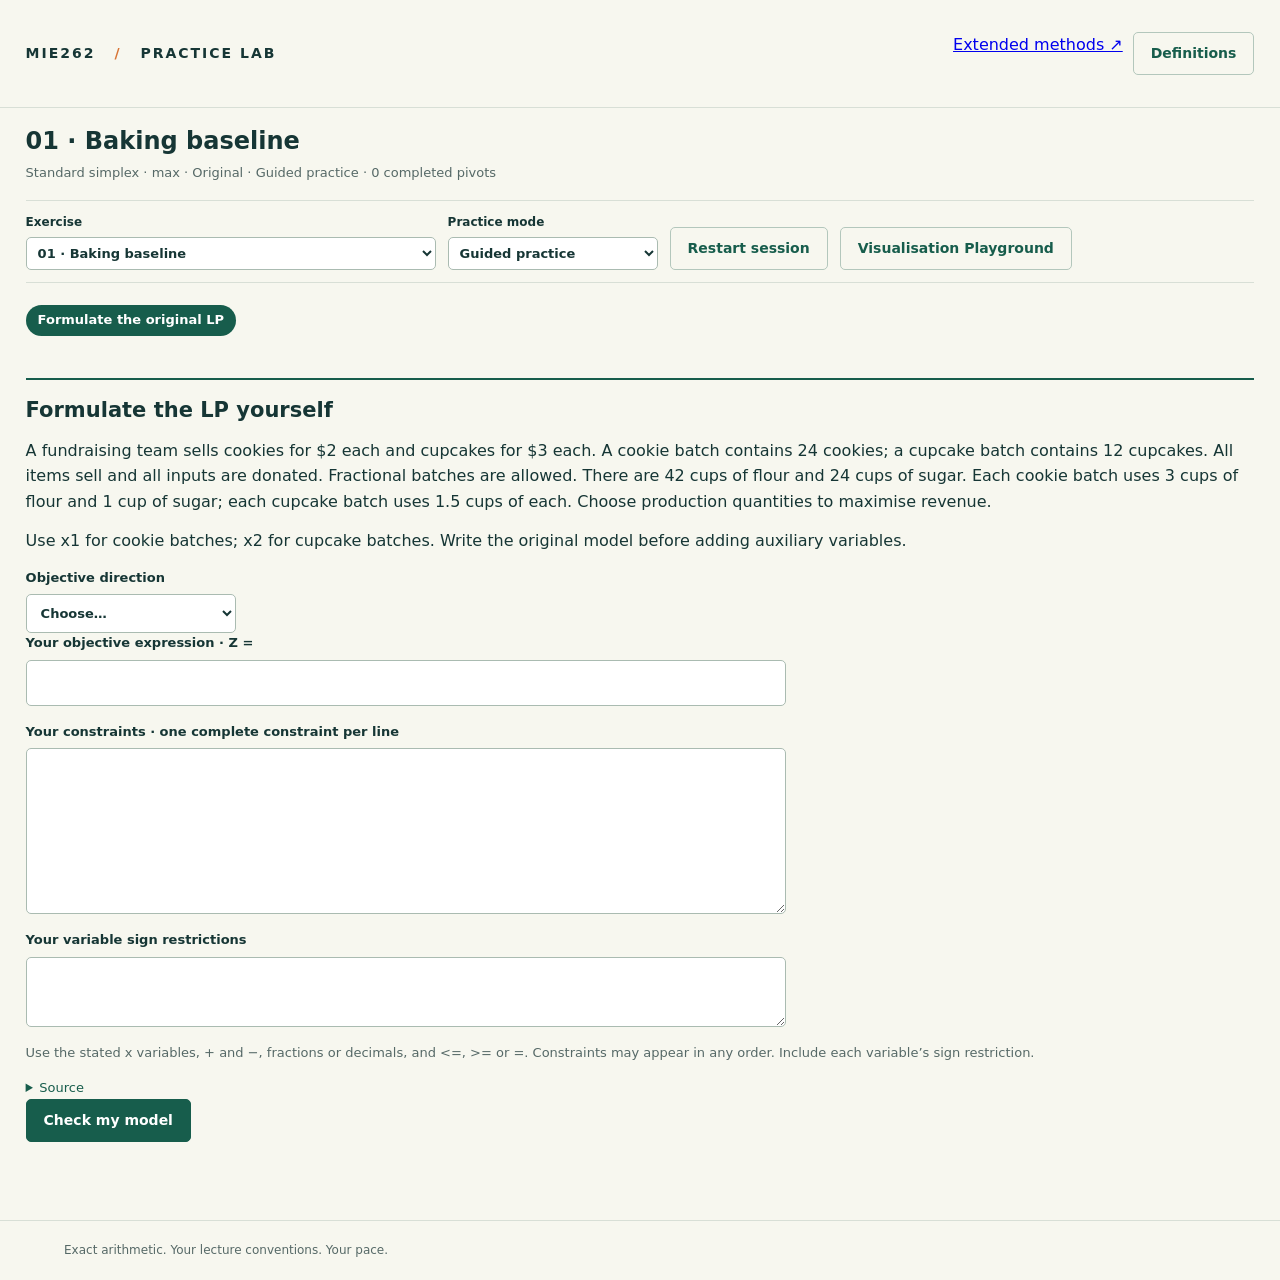
==== index.html @ fd11c9c9 "Publish Simplex Practice Lab with guided dual solving and visualisation playground" ====
<!doctype html>
<html lang="en"><head><meta charset="utf-8"><meta name="viewport" content="width=device-width,initial-scale=1"><title>MIE262 · Simplex Practice Lab</title><link rel="stylesheet" href="style.css"><link rel="stylesheet" href="glossary.css"><link rel="stylesheet" href="tableau-layout.css"><link rel="stylesheet" href="workspace.css"><link rel="stylesheet" href="playground.css"></head>
<body>
<header><div class="brand">MIE262 <span>/</span> PRACTICE LAB</div><div class="actions"><a href="advanced.html" class="extended-link">Extended methods ↗</a><button id="definitions-button" class="quiet">Definitions</button></div></header>
<main>
 <section class="intro"><p class="eyebrow">DETERMINISTIC OPERATIONS RESEARCH</p><h1>Learn the move.<br>Make the pivot.</h1><p class="lede">Work through a tableau, one decision at a time. Practise the arithmetic and explain what it means.</p></section>
 <section class="toolbar" aria-label="Practice settings"><label>Exercise<select id="problem"></select></label><label>Practice mode<select id="mode"><option value="guided">Guided practice</option><option value="drill">Targeted drill</option><option value="full">Full problem</option></select></label><label id="drill-label" hidden>Skill<select id="drill"><option value="enter">Entering variable</option><option value="ratio">Ratio test & leaving variable</option><option value="pivot">Pivot calculations</option><option value="interpret">Read & interpret a solution</option></select></label><button id="restart" class="quiet">Restart session</button></section>
 <div class="layout"><div class="workspace">
 <section class="problem-card"><div class="eyebrow" id="tag"></div><h2 id="problem-title"></h2><p id="description"></p><pre id="model"></pre><p class="source" id="problem-source"></p><details><summary>How this exercise uses the source</summary><p id="adaptation"></p></details></section>
 <section class="tableau-section"><div class="section-line"><h2>Current tableau</h2><span id="iteration"></span></div><p class="caption">Row 0 uses Z + c̄x = current objective. Entries remain exact throughout your work. On a small screen, scroll the tableau sideways to see the RHS.</p><div class="table-scroll" id="current-tableau"></div><p id="basis-label" class="caption"></p></section>
 <section class="task-section"><div class="section-line"><h2 id="task-title"></h2><span id="step-counter"></span></div><p id="instruction"></p><div class="actions"><button id="step-definitions" class="quiet">Definitions for this step</button><button id="concept-button" class="quiet">Check a tableau concept</button></div><div id="task"></div><div class="actions"><button id="check">Check step</button><button id="hint" class="quiet">Hint</button><button id="undo" class="quiet">Undo</button></div><div id="feedback" role="status" aria-live="polite"></div><div id="hint-content" class="hint" hidden></div><p id="task-source" class="source"></p></section>
 </div><aside><section class="notes"><p class="eyebrow">YOUR WORK</p><h2>Step history</h2><p class="caption">Attempts, decisions and pivots stay visible here.</p><ol id="history"></ol><button id="export" class="quiet">Export session</button><p id="save-state" class="caption"></p></section><section class="notes"><h2>How to practise</h2><p>Try a step before asking for a hint. Enter fractions such as <strong>3/2</strong> or exact decimals such as <strong>1.5</strong>.</p><p>Any improving entering choice is accepted. Every row tied for the minimum eligible ratio is accepted.</p><p class="source" id="practice-source"></p><p class="caption">This version practises maximisation with a supplied initial feasible tableau.</p></section></aside></div>
</main>
<dialog id="definitions"><div class="section-line"><h2>Definitions & sources</h2><button id="close-definitions" class="quiet">Close</button></div><p class="caption">Your exercise and draft entries stay in place. Related exercises open in separate tabs.</p><label>Find a term, notation, example or source<input id="definition-search" type="search" placeholder="Try nonbasic, c̄, surplus…"></label><label>Show<select id="definition-scope"><option value="all">All terms</option><option value="step">Terms for the current step</option></select></label><p id="definition-count" class="caption"></p><details id="concept-check"><summary>Short checks using your current tableau</summary><div id="concept-tableau" class="table-scroll"></div><label>Concept<select id="concept-kind"><option value="basic">Basic and nonbasic variables</option><option value="degenerate">Degeneracy</option><option value="optimality">Optimality</option><option value="sign">Meaning of row 0</option><option value="ratio">Ratio eligibility</option></select></label><div id="concept-question"></div><button id="concept-submit">Check concept</button><p id="concept-feedback" role="status" aria-live="polite"></p></details><div id="definition-list"></div><hr><h3>Educational source boundary</h3><p>All entries use the uploaded materials and established source catalogue. Textbook references come from sections located previously through the contents and index. No additional textbook search was needed for this update.</p><p>Source references identify the course materials used to create these explanations; original PDFs are not distributed here.</p><p>Open Extended methods for Big M, two-phase, revised simplex, duality and sensitivity practice.</p></dialog>
<footer>Exact arithmetic. Your lecture conventions. Your pace.</footer>
<script src="engine.js"></script><script src="content.js"></script><script src="glossary.js"></script><script src="advanced-engine.js"></script><script src="advanced-content.js"></script><script src="advanced-glossary.js"></script><script src="textbook-bank.js"></script><script src="session-store.js"></script><script src="session-ui.js"></script><script src="app.js"></script>
<script src="variable-prep.js"></script><script src="operation-assist.js"></script><script src="model-expressions.js"></script><script src="modelling-prep.js"></script><script src="playground-engine.js"></script><script src="playground.js"></script></body></html>
---- style.css ----
@import url('data:text/css,');
:root{--ink:#163635;--muted:#566967;--paper:#f7f7ef;--line:#d8dfd6;--green:#175d4c;--orange:#d87536}*{box-sizing:border-box}body{margin:0;background:var(--paper);color:var(--ink);font:16px/1.6 system-ui,-apple-system,Segoe UI,sans-serif}header{padding:22px 5%;display:flex;justify-content:space-between;align-items:center;border-bottom:1px solid var(--line)}.brand{font-size:14px;font-weight:750;letter-spacing:2px}.brand span{color:var(--orange);margin:0 12px}main{max-width:1440px;padding:38px 5% 60px;margin:auto}.intro{max-width:780px}.eyebrow{font-size:12px;letter-spacing:2px;font-weight:750;color:var(--green)}h1{font-family:Georgia,serif;font-weight:500;line-height:1.04;font-size:clamp(42px,5vw,70px);letter-spacing:-2px;margin:14px 0 22px}h2{font-size:21px;margin:0 0 10px}h3{font-size:18px}p{margin:8px 0 14px}.lede{font-size:18px;max-width:650px;color:var(--muted)}.toolbar{display:flex;align-items:end;gap:18px;flex-wrap:wrap;margin:34px 0;padding:20px 0;border-block:1px solid var(--line)}label{font-size:13px;font-weight:650;display:block}select,input,textarea{display:block;border:1px solid #aabbb1;border-radius:5px;background:#fff;color:var(--ink);font:inherit;padding:10px;max-width:100%}select{min-width:210px;margin-top:5px}button{border:1px solid var(--green);background:var(--green);color:white;padding:10px 17px;border-radius:5px;font:600 14px/1.5 system-ui;cursor:pointer}button:hover{filter:brightness(.94)}button:disabled{opacity:.45;cursor:default}button.quiet{background:transparent;color:var(--green);border-color:#b3c7bc}button:focus-visible,input:focus-visible,select:focus-visible,summary:focus-visible{outline:3px solid #e19a64;outline-offset:3px}.layout{display:grid;grid-template-columns:minmax(0,1fr) 300px;gap:38px}.workspace{min-width:0}.problem-card{background:#edf2e8;border-left:4px solid var(--green);padding:24px}.problem-card h2{margin-top:8px}pre{font:15px/1.8 ui-monospace,Consolas,monospace;white-space:pre-wrap}details{font-size:13px}summary{cursor:pointer;color:var(--green)}.source{font-size:12px;color:var(--muted);margin:14px 0 0}.tableau-section,.task-section{margin-top:30px}.section-line{display:flex;justify-content:space-between;align-items:center;gap:10px}.section-line span{font-size:12px;color:var(--muted)}.caption{color:var(--muted);font-size:13px}.table-scroll{overflow:auto;margin:15px 0}table{border-collapse:collapse;width:100%;font:15px/1.5 ui-monospace,Consolas,monospace;background:white}th,td{padding:12px 10px;text-align:center;border-bottom:1px solid var(--line);min-width:72px}thead{background:#e6ede4}th{font-weight:650}tbody tr:first-child{background:#f3f5ec;border-bottom:2px solid #9bada0}.highlight{background:#fff0db!important}.pivot-cell{box-shadow:inset 0 0 0 2px var(--orange)}td input{width:88px;padding:8px;text-align:center;font:inherit}td input.error{border:2px solid #b54428;background:#fff3ec}.task-section{border-top:2px solid var(--green);padding-top:22px}.task-section select{max-width:400px}.actions{display:flex;gap:10px;flex-wrap:wrap;margin:20px 0}#feedback{padding:0;font-size:14px}#feedback:not(:empty){padding:14px 16px;background:#e7f0e4;border-left:3px solid var(--green)}#feedback.error{background:#fff0e5;border-color:#a84828}.hint{background:#fff2da;border-left:3px solid var(--orange);padding:16px;margin-top:16px}.notes{border-top:1px solid var(--line);padding:20px 0;margin-bottom:24px}.notes h2{font-family:Georgia,serif;font-size:26px;font-weight:500}#history{padding-left:24px;max-height:650px;overflow:auto;font-size:13px}#history li{padding:10px 4px;border-bottom:1px solid var(--line)}.row-fields{display:flex;gap:16px;flex-wrap:wrap}.row-fields label{margin-bottom:14px}.row-fields input{width:105px;margin-top:6px}.finish{border-left:4px solid var(--orange);background:#fff2da;padding:18px}.definition{border-bottom:1px solid var(--line);padding:16px 0}.definition h3{margin:0}.definition p{font-size:14px}.definition .example{color:var(--muted)}dialog{width:min(720px,94vw);max-height:85vh;overflow:auto;border:1px solid var(--line);border-radius:8px;padding:26px;background:var(--paper);color:var(--ink)}dialog::backdrop{background:#133b35aa}dialog input{width:100%;margin-top:8px}footer{border-top:1px solid var(--line);padding:20px 5%;font-size:12px;color:var(--muted)}[hidden]{display:none!important}@media(max-width:1000px){.layout{grid-template-columns:1fr}aside{display:grid;grid-template-columns:1fr 1fr;gap:25px}.toolbar{gap:12px}}@media(max-width:600px){header{gap:12px}.brand{font-size:10px;letter-spacing:1px}header button{font-size:12px;padding:8px}main{padding-top:25px}.toolbar label{width:100%}.toolbar select{width:100%}aside{grid-template-columns:1fr}.problem-card{padding:18px}.actions button{flex:1}th,td{padding:9px 6px}h1{letter-spacing:-1px}}
---- glossary.css ----
.notation{font:15px/1.7 ui-monospace,Consolas,monospace;color:#175d4c;background:#eaf0e4;padding:8px 12px}.notation-note{border-left:3px solid #d87536;background:#fff2da;padding:10px 14px}.related-links{display:flex;gap:10px;flex-wrap:wrap;margin:12px 0}.related-links a{font-size:13px;color:#175d4c;text-underline-offset:3px}.related-links a:focus-visible{outline:3px solid #e19a64;outline-offset:3px}#concept-check{background:#edf2e8;padding:14px;margin:20px 0}#concept-check summary{font-weight:650}#concept-check select{width:100%;min-width:0;margin-bottom:15px}#concept-feedback{font-size:14px}#definition-scope{min-width:0;width:100%}#concept-tableau table{font-size:13px}#concept-tableau th,#concept-tableau td{min-width:60px;padding:8px}

.variable-question{margin-top:18px}.variable-prep select{min-width:0;width:100%;max-width:100%}.variable-prep .invalid{border:2px solid #a84828}

.operation-cell{min-width:190px}.operation-cell textarea{width:190px;font:14px/1.5 ui-monospace,Consolas,monospace;resize:vertical;text-align:left}
---- tableau-layout.css ----
/* Give calculations the full screen width; keep supporting notes below them. */
main{max-width:none;padding-left:clamp(12px,2vw,36px);padding-right:clamp(12px,2vw,36px)}
.layout{grid-template-columns:minmax(0,1fr)}
aside{display:grid;grid-template-columns:minmax(0,1fr) minmax(0,1fr);gap:30px}
.table-scroll{max-width:100%;overflow:visible}
table{width:100%;table-layout:fixed}
th,td{min-width:0;padding:10px 6px;overflow-wrap:anywhere}
td input,#activities td input{width:100%;min-width:0;max-width:100%;padding:8px 4px!important}
.operation-cell{min-width:0;width:20%}
.operation-cell textarea{width:100%;min-width:0;max-width:100%}
.operation-apply{max-width:100%;padding:8px;font-size:12px}
.operation-status{font-size:12px}
.tableau-snapshot{margin:24px 0}
.pivot-comparison{display:grid;grid-template-columns:minmax(0,2fr) minmax(0,3fr);gap:18px;align-items:start;scroll-margin-top:16px}
.pivot-reference,.pivot-editor{min-width:0;padding:12px;background:#edf2e8;border:1px solid var(--line);border-radius:5px}
.pivot-reference{position:sticky;top:16px}
.pivot-comparison h3{font-size:16px;margin:0 0 10px}
.pivot-reference select{width:100%;min-width:0;font-size:13px;padding:6px}
.pivot-comparison table{font-size:12px}
.pivot-comparison th,.pivot-comparison td{padding:6px 3px}
.pivot-comparison td input,#activities .pivot-comparison td input{font-size:12px;padding:5px 2px!important}
.pivot-comparison .operation-cell textarea{font-size:12px;padding:5px;min-height:48px}
.pivot-comparison .operation-apply{padding:4px;font-size:11px}
.pivot-comparison .caption{font-size:12px;margin:8px 0}
@media(max-width:1100px){.pivot-comparison{grid-template-columns:1fr}.pivot-reference{position:static}}
@media(max-width:700px){
 aside{grid-template-columns:1fr}
 /* On narrow screens present each row as labelled cells, rather than scrolling. */
 .workspace table{display:block;table-layout:auto;background:transparent}
 .workspace table thead{display:none}
 .workspace table tbody{display:block}
 .workspace table tbody tr{display:grid;grid-template-columns:repeat(2,minmax(0,1fr));gap:8px;margin:14px 0;padding:12px;background:#edf2e8;border:1px solid var(--line)}
 .workspace table tbody tr>th{grid-column:1/-1;text-align:left;padding:6px;border:0}
 .workspace table td{display:block;border:0;background:white;padding:8px;text-align:left}
 .workspace table td::before{content:attr(data-column-label);display:block;font:600 12px/1.5 system-ui;color:var(--muted);margin-bottom:6px}
 .workspace table td.operation-cell{grid-column:1/-1;width:auto}
 .workspace table td input{text-align:left}
}
---- workspace.css ----
.intro{max-width:none}.intro h1{font:600 24px/1.3 system-ui;letter-spacing:0;margin:0 0 6px}.intro p{font-size:13px;color:var(--muted);margin:0}
header{padding:12px 2vw}main{padding-top:18px}.toolbar{margin:16px 0;padding:12px 0;gap:12px}.toolbar select{padding:7px;font-size:13px}.toolbar label{font-size:12px}
#session-progress{display:flex;gap:6px;flex-wrap:wrap;margin:10px 0 18px;font-size:13px}#session-progress span{padding:5px 12px;border-radius:20px;background:#e9eee5}#session-progress [aria-current]{background:var(--green);color:white;font-weight:650}
.problem-summary{padding:10px 14px;border:1px solid var(--line);margin-bottom:12px}.problem-summary summary{font-size:14px;font-weight:600}.problem-summary .problem-card{padding:12px;margin-top:8px}.verified-variables summary{font-size:14px;font-weight:600}.verified-variables[open]>h2{margin-top:16px}
.variable-prep{margin-top:12px;padding-top:12px}.variable-prep:has(.verified-variables){padding:12px;border:1px solid var(--line)}.variable-question{margin-top:10px}.variable-prep p{margin:6px 0}.variable-prep .source{font-size:11px}
.source-disclosure{font-size:12px;margin:8px 0}.source-disclosure p{margin-top:6px}.task-section{margin-top:18px;padding-top:14px}.task-card{padding:12px 0}.task-card h3{margin:0 0 6px}#mode-note{font-size:13px;margin-bottom:8px}
.primary-actions{position:sticky;bottom:0;z-index:5;padding:10px;background:var(--paper);border:1px solid var(--line);border-radius:6px;margin:8px 0}
.assist-controls{padding:8px 0;margin:8px 0;border-top:0}.assist-controls details{font-size:12px}.assist-controls p{margin:6px 0}.assist-controls>label{font-size:13px}
body:is([data-step="pivot"],[data-step="canonical"]) .workspace>.tableau-section:not(#tableau-trail){display:none}
.pivot-comparison{gap:14px;scroll-margin-top:14px}.pivot-reference,.pivot-editor{padding:10px}.pivot-reference{position:sticky;top:10px}.pivot-comparison table{font-size:13px}.pivot-comparison td input,#activities .pivot-comparison td input{font-size:13px}.pivot-comparison .operation-cell textarea{font-size:13px}.pivot-comparison .operation-cell{width:18%}
.mobile-comparison-tabs{display:none}.field-error{font:12px/1.4 system-ui;color:#8a321b;margin:6px 0}.invalid,[aria-invalid="true"]{outline:2px solid #a84828;outline-offset:-2px}input:focus-visible,textarea:focus-visible,select:focus-visible,a:focus-visible,summary:focus-visible,button:focus-visible{outline:3px solid #c66b20;outline-offset:2px}
#session-review{margin-top:22px;border-top:1px solid var(--line);padding-top:16px}.review-tabs{display:flex;gap:8px;flex-wrap:wrap;margin:12px 0}.review-tabs button{font-size:13px;padding:7px 12px}.tableau-snapshot{border:1px solid var(--line);border-radius:5px;margin:8px 0;padding:10px;font-size:13px}.tableau-snapshot>summary{font-weight:650}.tableau-snapshot .table-scroll{margin:10px 0}.tableau-snapshot .view-iteration{font-size:12px;padding:5px 10px;margin-top:10px}.iteration-notes p{font-size:13px}.completion-review{padding:16px;border:1px solid var(--line);margin-top:16px}#source-review p{font-size:14px}#reasoning-review .notes{border:0;margin:0;padding-top:0}
@media(min-width:1101px){#active-workspace:has(.pivot-comparison)>#activity-title,#active-workspace:has(.pivot-comparison)>h2:first-child{font-size:18px}#active-workspace:has(.pivot-comparison) .task-card>p.caption{display:none}}
@media(max-width:1100px){.pivot-comparison{display:block}.pivot-reference{position:static}.mobile-comparison-tabs{display:flex;gap:8px;margin:10px 0}.pivot-comparison[data-pane="editor"]>.pivot-reference{display:none}.pivot-comparison[data-pane="reference"]>.pivot-editor{display:none}.primary-actions{flex-wrap:wrap}.intro h1{font-size:20px}}
@media(max-width:700px){.primary-actions button{flex:initial;font-size:13px;padding:8px 10px}.tableau-snapshot>summary{overflow-wrap:anywhere}#session-progress span{padding:4px 8px}.pivot-comparison table{font-size:14px}.operation-cell textarea{font-size:14px!important}.toolbar select{min-width:0;width:100%}}

tr[data-verified="true"]>th::after{content:"Pivot row verified";display:block;font:11px/1.4 system-ui;color:var(--green);margin-top:4px}tr[data-computed="true"]>th::after{content:"Calculated";display:block;font:11px/1.4 system-ui;color:var(--green);margin-top:4px}
.pivot-editor table th:last-child{width:22%}.pivot-editor table th:first-child{width:10%}.pivot-comparison .operation-cell textarea{min-height:34px;height:38px;line-height:1.3}.pivot-comparison .operation-status{font:11px/1.35 system-ui;text-align:left;margin:4px 0;overflow-wrap:normal}.pivot-comparison .operation-apply{width:100%;font-size:11px;padding:3px}

#active-workspace{scroll-margin-top:46px}#session-progress{position:sticky;top:0;z-index:6;background:var(--paper);padding:6px 0}
/* Selected operation on a reference/saved tableau. */
.pivot-reference .pivot-row-selected,.snapshot-table .pivot-row-selected{background:#e1eff9!important}
.pivot-reference .pivot-column-selected,.snapshot-table .pivot-column-selected{background:#fff0cd!important}
.pivot-reference .pivot-element-selected,.snapshot-table .pivot-element-selected{background:#cdebdc!important;box-shadow:inset 0 0 0 3px #267454;font-weight:800}
#pivot-summary.caption{font-size:clamp(18px,1.6vw,22px);font-weight:800;line-height:1.4;color:#123d32;background:#e5f1eb;border:2px solid #267454;border-left-width:6px;border-radius:6px;padding:10px 14px;margin:12px 0}
.model-row{display:flex;gap:10px;align-items:end;flex-wrap:wrap;margin:14px 0;padding:12px;background:#edf2e8;border-radius:6px}.model-row strong{min-width:90px}.model-row .coefficient input{width:110px}.model-row select{min-width:140px}.model-row span{padding-bottom:10px}#modelling-prep [aria-invalid=true]{border:2px solid #a84828}#modelling-prep{margin:18px 0}.modelling-pending #variable-prep,.modelling-pending #active-workspace,.modelling-pending .tableau-section,.modelling-pending #session-review,.modelling-pending .problem-summary{display:none!important}
#free-objective,#free-constraints,#free-domain{width:100%;max-width:760px;font:16px/1.5 ui-monospace,Consolas,monospace;margin:6px 0 16px}#free-constraints,#free-domain{resize:vertical}
---- playground.css ----
#visual-playground{width:min(1400px,96vw);max-width:96vw;max-height:94vh;padding:1.25rem;border:1px solid #8bada2;border-radius:12px;overflow:auto}#visual-playground::backdrop{background:#142d25aa}#visual-playground header{display:flex;align-items:center;justify-content:space-between;gap:1rem;position:sticky;top:-1.25rem;background:#f8faf6;z-index:2}#visual-playground h2{font-size:1.5rem}#visual-playground label{display:inline-flex;flex-direction:column;gap:.3rem;margin:.4rem}#visual-playground label:has([type=checkbox]){display:flex;flex-direction:row}#visual-playground button{margin:.3rem}#visual-playground [role=tablist]{display:flex;flex-wrap:wrap;border-bottom:2px solid #ceddd4}#visual-playground [aria-selected=true]{background:#174f3f;color:white}#visual-playground svg{width:100%;max-height:470px;overflow:hidden;background:#fff;border:1px solid #dce5dc}#visual-playground svg text{font-size:14px;fill:#203a31}#visual-playground input:not([type=checkbox]),#visual-playground select{max-width:100%;min-width:0}#visual-playground input[type=range]{width:240px}.pg-split{display:grid;grid-template-columns:minmax(0,2fr) minmax(220px,1fr);gap:1rem}.pg-table{max-width:100%;overflow:auto}.pg-table table{width:100%;font-size:.9rem}.pg-table td,.pg-table th{padding:.45rem;white-space:normal;overflow-wrap:anywhere}.pg-matrices{display:grid;grid-template-columns:repeat(auto-fit,minmax(190px,1fr));gap:1rem}#visual-playground :focus-visible{outline:3px solid #cc6a17;outline-offset:3px}#pg-panel{min-width:0}#pg-panel [role=status]{min-height:1.5em}#visual-playground fieldset{border:1px solid #bbcfc3;border-radius:6px}#pg-session{padding:.5rem;background:#e9f1eb}@media(max-width:700px){.pg-split{grid-template-columns:1fr}#visual-playground{padding:.6rem;width:98vw;max-width:98vw}#visual-playground header{position:static}#visual-playground h2{font-size:1.2rem}.pg-table table{font-size:.85rem}#visual-playground button{min-height:40px}}
#visual-playground input[type=checkbox]{width:1.2rem;height:1.2rem;min-width:1.2rem;margin-right:.5rem}#visual-playground fieldset label:has([type=checkbox]){align-items:center;justify-content:flex-start;flex-wrap:nowrap}#visual-playground label:has([type=checkbox]){font-size:1rem}
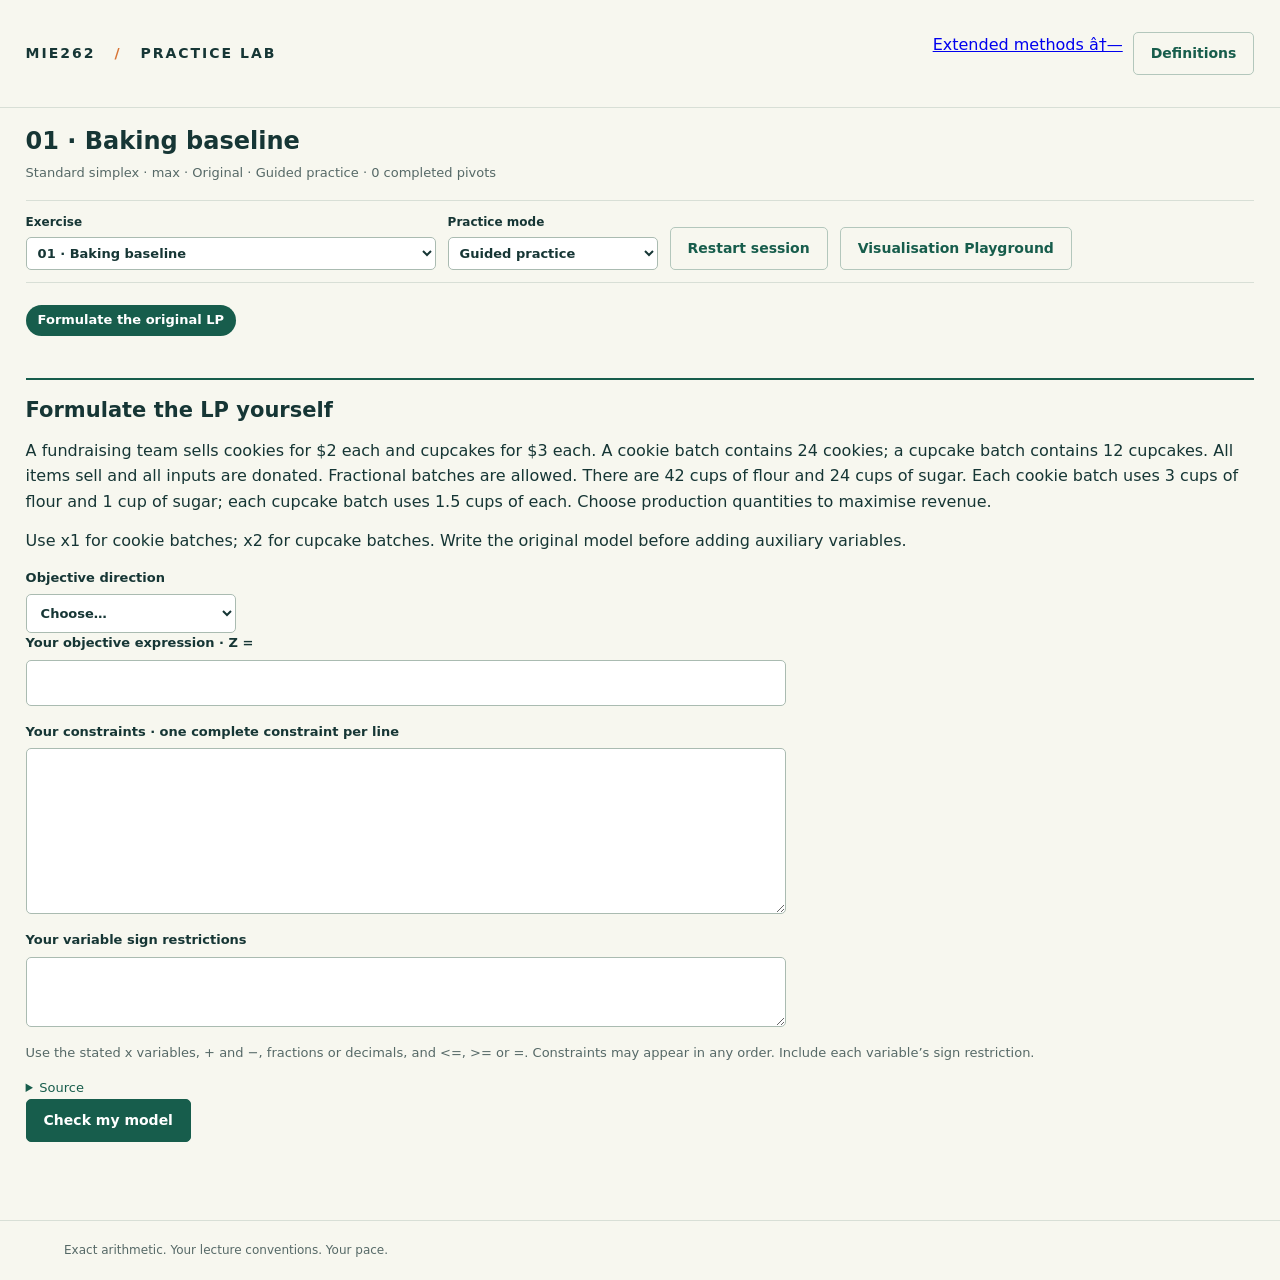
==== commit d323c733: "Replace matrix lessons with tableau and simultaneous-equation practice" ====
--- a/index.html
+++ b/index.html
@@ -1,19 +1,19 @@
 <!doctype html>
-<html lang="en"><head><meta charset="utf-8"><meta name="viewport" content="width=device-width,initial-scale=1"><title>MIE262 · Simplex Practice Lab</title><link rel="stylesheet" href="style.css"><link rel="stylesheet" href="glossary.css"><link rel="stylesheet" href="tableau-layout.css"><link rel="stylesheet" href="workspace.css"><link rel="stylesheet" href="playground.css"></head>
+<html lang="en"><head><meta charset="utf-8"><meta name="viewport" content="width=device-width,initial-scale=1"><title>MIE262 Â· Simplex Practice Lab</title><link rel="stylesheet" href="style.css"><link rel="stylesheet" href="glossary.css"><link rel="stylesheet" href="tableau-layout.css"><link rel="stylesheet" href="workspace.css"><link rel="stylesheet" href="playground.css"></head>
 <body>
-<header><div class="brand">MIE262 <span>/</span> PRACTICE LAB</div><div class="actions"><a href="advanced.html" class="extended-link">Extended methods ↗</a><button id="definitions-button" class="quiet">Definitions</button></div></header>
+<header><div class="brand">MIE262 <span>/</span> PRACTICE LAB</div><div class="actions"><a href="advanced.html" class="extended-link">Extended methods â†—</a><button id="definitions-button" class="quiet">Definitions</button></div></header>
 <main>
  <section class="intro"><p class="eyebrow">DETERMINISTIC OPERATIONS RESEARCH</p><h1>Learn the move.<br>Make the pivot.</h1><p class="lede">Work through a tableau, one decision at a time. Practise the arithmetic and explain what it means.</p></section>
  <section class="toolbar" aria-label="Practice settings"><label>Exercise<select id="problem"></select></label><label>Practice mode<select id="mode"><option value="guided">Guided practice</option><option value="drill">Targeted drill</option><option value="full">Full problem</option></select></label><label id="drill-label" hidden>Skill<select id="drill"><option value="enter">Entering variable</option><option value="ratio">Ratio test & leaving variable</option><option value="pivot">Pivot calculations</option><option value="interpret">Read & interpret a solution</option></select></label><button id="restart" class="quiet">Restart session</button></section>
  <div class="layout"><div class="workspace">
  <section class="problem-card"><div class="eyebrow" id="tag"></div><h2 id="problem-title"></h2><p id="description"></p><pre id="model"></pre><p class="source" id="problem-source"></p><details><summary>How this exercise uses the source</summary><p id="adaptation"></p></details></section>
- <section class="tableau-section"><div class="section-line"><h2>Current tableau</h2><span id="iteration"></span></div><p class="caption">Row 0 uses Z + c̄x = current objective. Entries remain exact throughout your work. On a small screen, scroll the tableau sideways to see the RHS.</p><div class="table-scroll" id="current-tableau"></div><p id="basis-label" class="caption"></p></section>
+ <section class="tableau-section"><div class="section-line"><h2>Current tableau</h2><span id="iteration"></span></div><p class="caption">Row 0 uses Z + cÌ„x = current objective. Entries remain exact throughout your work. On a small screen, scroll the tableau sideways to see the RHS.</p><div class="table-scroll" id="current-tableau"></div><p id="basis-label" class="caption"></p></section>
  <section class="task-section"><div class="section-line"><h2 id="task-title"></h2><span id="step-counter"></span></div><p id="instruction"></p><div class="actions"><button id="step-definitions" class="quiet">Definitions for this step</button><button id="concept-button" class="quiet">Check a tableau concept</button></div><div id="task"></div><div class="actions"><button id="check">Check step</button><button id="hint" class="quiet">Hint</button><button id="undo" class="quiet">Undo</button></div><div id="feedback" role="status" aria-live="polite"></div><div id="hint-content" class="hint" hidden></div><p id="task-source" class="source"></p></section>
  </div><aside><section class="notes"><p class="eyebrow">YOUR WORK</p><h2>Step history</h2><p class="caption">Attempts, decisions and pivots stay visible here.</p><ol id="history"></ol><button id="export" class="quiet">Export session</button><p id="save-state" class="caption"></p></section><section class="notes"><h2>How to practise</h2><p>Try a step before asking for a hint. Enter fractions such as <strong>3/2</strong> or exact decimals such as <strong>1.5</strong>.</p><p>Any improving entering choice is accepted. Every row tied for the minimum eligible ratio is accepted.</p><p class="source" id="practice-source"></p><p class="caption">This version practises maximisation with a supplied initial feasible tableau.</p></section></aside></div>
 </main>
-<dialog id="definitions"><div class="section-line"><h2>Definitions & sources</h2><button id="close-definitions" class="quiet">Close</button></div><p class="caption">Your exercise and draft entries stay in place. Related exercises open in separate tabs.</p><label>Find a term, notation, example or source<input id="definition-search" type="search" placeholder="Try nonbasic, c̄, surplus…"></label><label>Show<select id="definition-scope"><option value="all">All terms</option><option value="step">Terms for the current step</option></select></label><p id="definition-count" class="caption"></p><details id="concept-check"><summary>Short checks using your current tableau</summary><div id="concept-tableau" class="table-scroll"></div><label>Concept<select id="concept-kind"><option value="basic">Basic and nonbasic variables</option><option value="degenerate">Degeneracy</option><option value="optimality">Optimality</option><option value="sign">Meaning of row 0</option><option value="ratio">Ratio eligibility</option></select></label><div id="concept-question"></div><button id="concept-submit">Check concept</button><p id="concept-feedback" role="status" aria-live="polite"></p></details><div id="definition-list"></div><hr><h3>Educational source boundary</h3><p>All entries use the uploaded materials and established source catalogue. Textbook references come from sections located previously through the contents and index. No additional textbook search was needed for this update.</p><p>Source references identify the course materials used to create these explanations; original PDFs are not distributed here.</p><p>Open Extended methods for Big M, two-phase, revised simplex, duality and sensitivity practice.</p></dialog>
+<dialog id="definitions"><div class="section-line"><h2>Definitions & sources</h2><button id="close-definitions" class="quiet">Close</button></div><p class="caption">Your exercise and draft entries stay in place. Related exercises open in separate tabs.</p><label>Find a term, notation, example or source<input id="definition-search" type="search" placeholder="Try nonbasic, cÌ„, surplusâ€¦"></label><label>Show<select id="definition-scope"><option value="all">All terms</option><option value="step">Terms for the current step</option></select></label><p id="definition-count" class="caption"></p><details id="concept-check"><summary>Short checks using your current tableau</summary><div id="concept-tableau" class="table-scroll"></div><label>Concept<select id="concept-kind"><option value="basic">Basic and nonbasic variables</option><option value="degenerate">Degeneracy</option><option value="optimality">Optimality</option><option value="sign">Meaning of row 0</option><option value="ratio">Ratio eligibility</option></select></label><div id="concept-question"></div><button id="concept-submit">Check concept</button><p id="concept-feedback" role="status" aria-live="polite"></p></details><div id="definition-list"></div><hr><h3>Educational source boundary</h3><p>All entries use the uploaded materials and established source catalogue. Textbook references come from sections located previously through the contents and index. No additional textbook search was needed for this update.</p><p>Source folder: Uploaded course resources (kept privately)</p><p>Open Extended methods for Big M, two-phase, tableau calculations, duality and sensitivity practice.</p></dialog>
 <footer>Exact arithmetic. Your lecture conventions. Your pace.</footer>
-<script src="engine.js"></script><script src="content.js"></script><script src="glossary.js"></script><script src="advanced-engine.js"></script><script src="advanced-content.js"></script><script src="advanced-glossary.js"></script><script src="textbook-bank.js"></script><script src="session-store.js"></script><script src="session-ui.js"></script><script src="app.js"></script>
+<script src="engine.js"></script><script src="content.js"></script><script src="glossary.js"></script><script src="advanced-engine.js"></script><script src="advanced-content.js"></script><script src="advanced-glossary.js"></script><script src="textbook-bank.js"></script><script src="tableau-course.js"></script><script src="session-store.js"></script><script src="session-ui.js"></script><script src="app.js"></script>
 <script src="variable-prep.js"></script><script src="operation-assist.js"></script><script src="model-expressions.js"></script><script src="modelling-prep.js"></script><script src="playground-engine.js"></script><script src="playground.js"></script></body></html>
 
 
